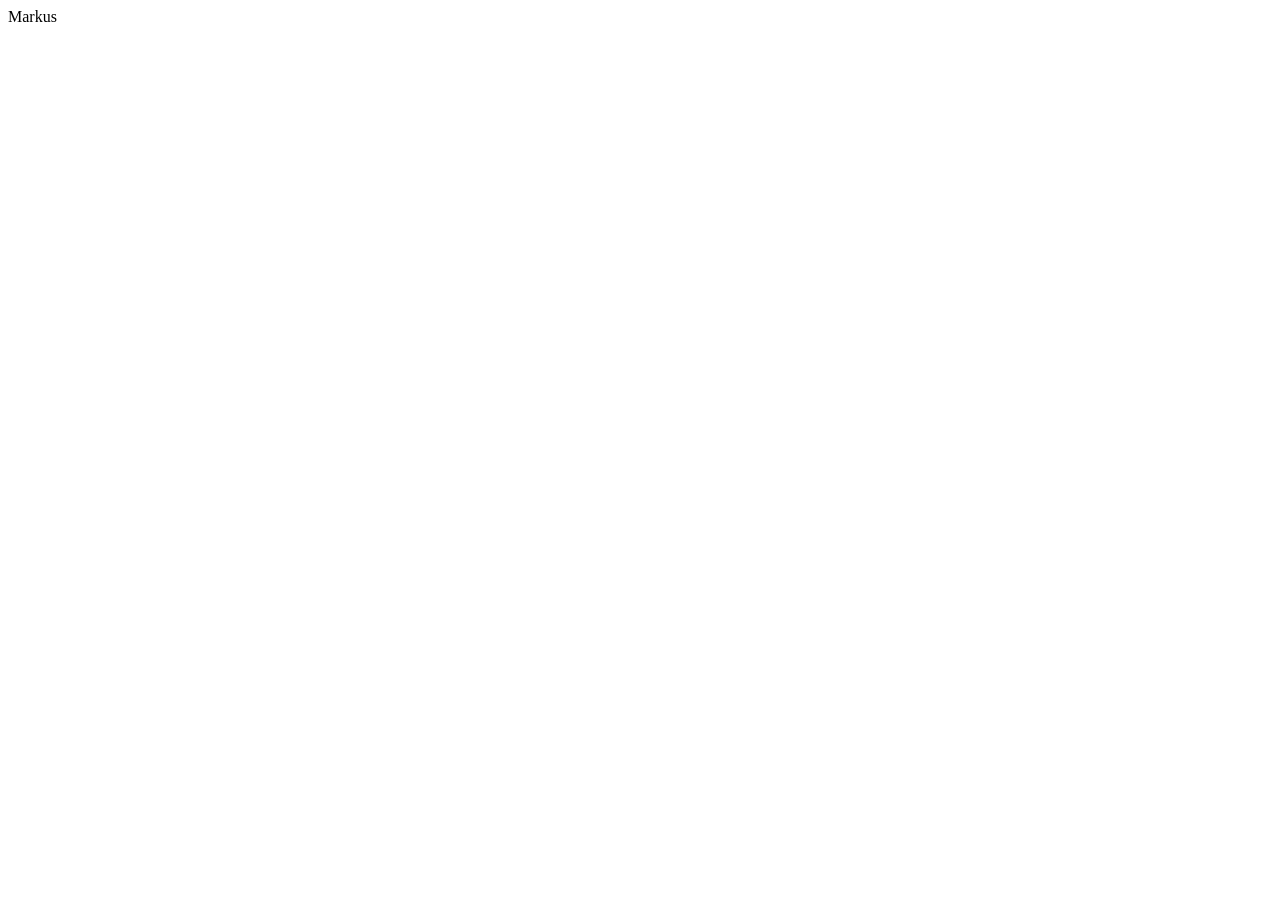
==== index.html @ a571bb93 "Markus's Index" ====
<!DOCTYPE html>
<html lang="en">
<head>
    <meta charset="UTF-8">
    <meta name="viewport" content="width=device-width, initial-scale=1.0">
    <title>Document</title>
</head>
<body>
    Markus
</body>
</html>
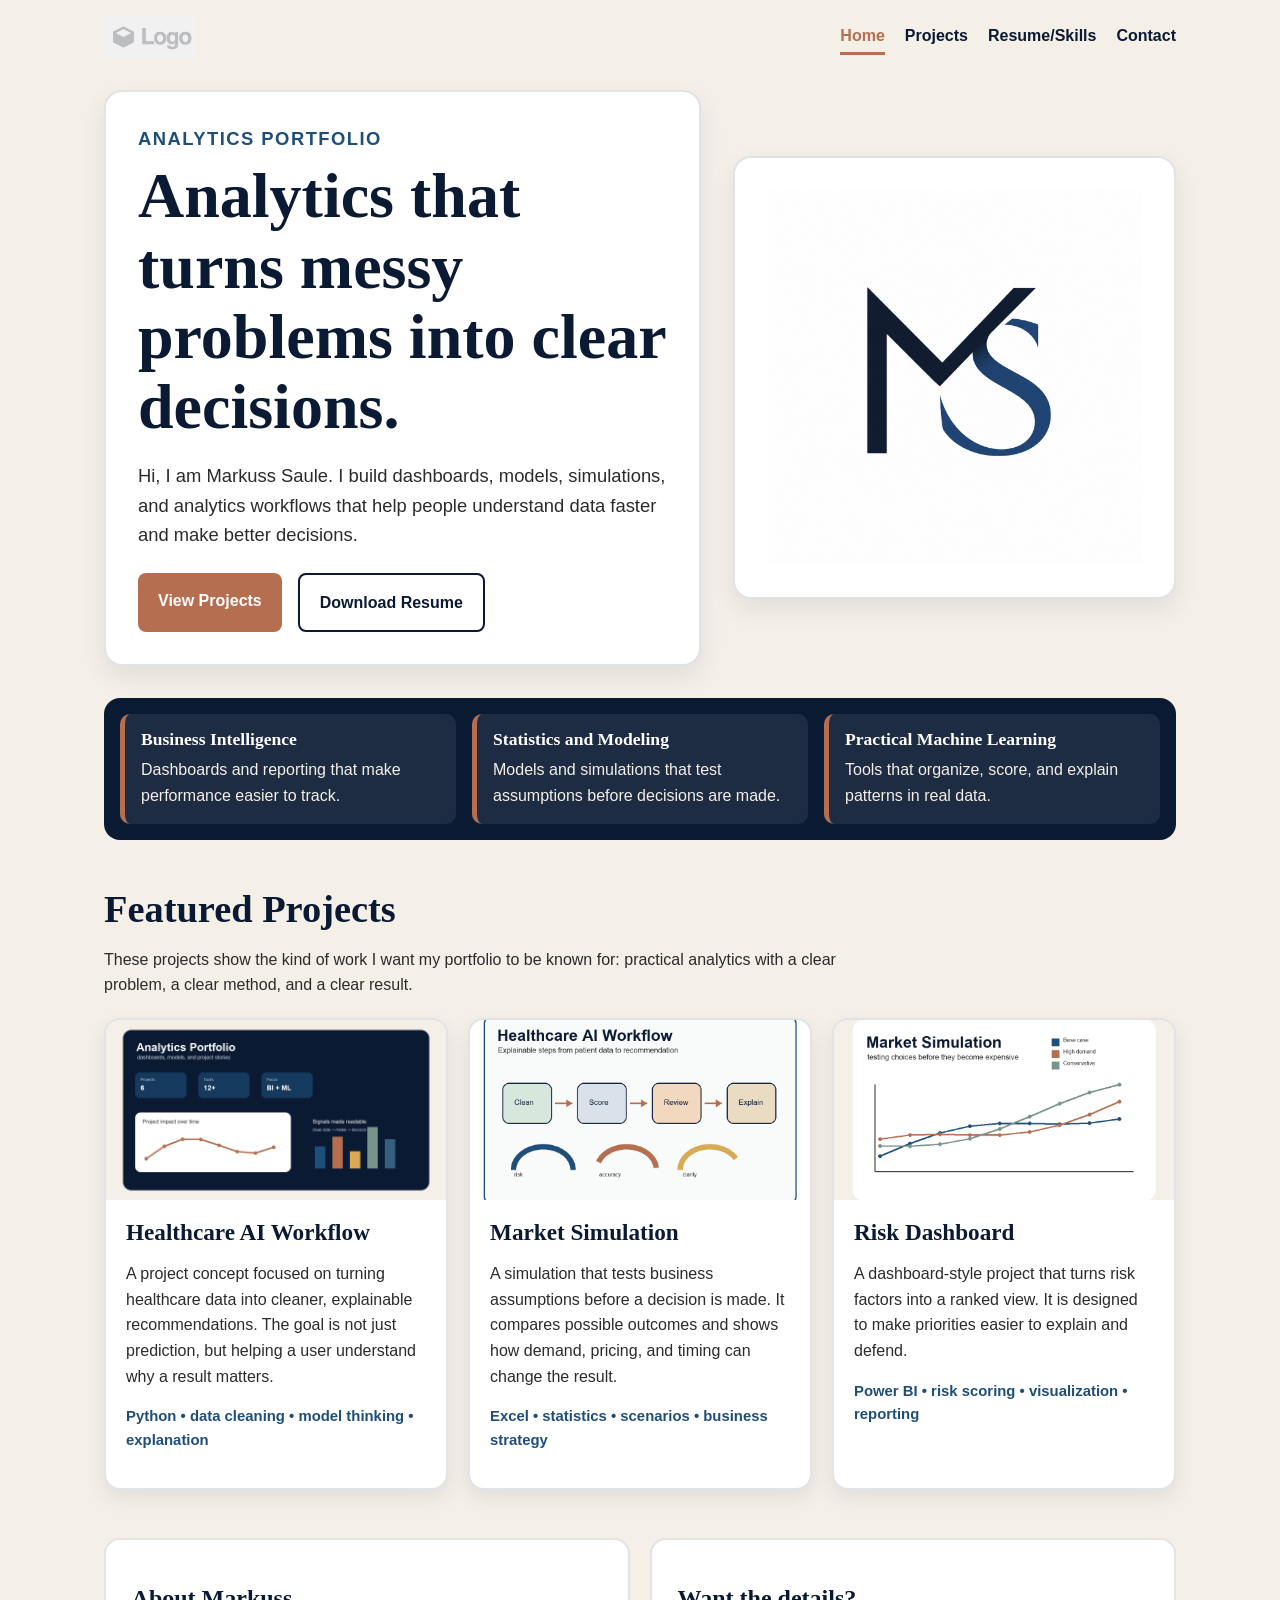
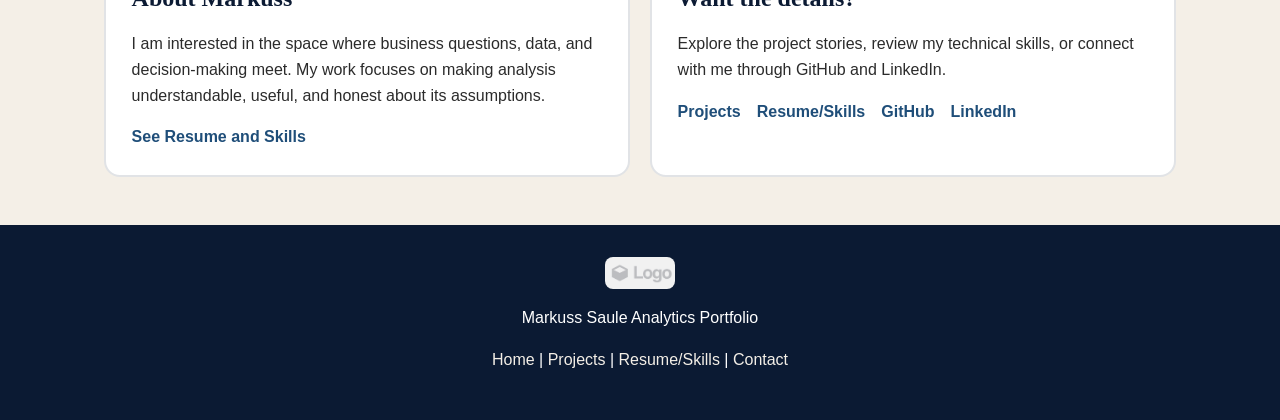
==== commit 900f8495: "Copied all Changes" ====
--- a/index.html
+++ b/index.html
@@ -1,11 +1,149 @@
 <!DOCTYPE html>
 <html lang="en">
 <head>
-    <meta charset="UTF-8">
-    <meta name="viewport" content="width=device-width, initial-scale=1.0">
-    <title>Document</title>
+  <meta charset="UTF-8">
+  <meta name="viewport" content="width=device-width, initial-scale=1.0">
+  <title>Markuss Saule Analytics Portfolio | Home</title>
+  <link rel="stylesheet" href="styles.css">
 </head>
 <body>
-    Markus
+  <header>
+    <nav class="site-nav">
+      <a class="logo-link" href="index.html">
+        <img src="images/logo.png" alt="Markuss Saule MS logo" class="site-logo">
+      </a>
+
+      <div class="nav-links">
+        <a href="index.html" class="active">Home</a>
+        <a href="projects.html">Projects</a>
+        <a href="resume-skills.html">Resume/Skills</a>
+        <a href="resume-skills.html#contact">Contact</a>
+      </div>
+    </nav>
+  </header>
+
+  <main>
+    <section class="hero">
+      <div class="hero-copy">
+        <p class="eyebrow">Analytics Portfolio</p>
+        <h1>Analytics that turns messy problems into clear decisions.</h1>
+        <p>
+          Hi, I am Markuss Saule. I build dashboards, models, simulations,
+          and analytics workflows that help people understand data faster
+          and make better decisions.
+        </p>
+        <div class="button-row">
+          <a href="projects.html" class="primary-button">View Projects</a>
+          <a href="resume-skills.html" class="secondary-button">Download Resume</a>
+        </div>
+      </div>
+
+      <div class="hero-image">
+        <img src="images/analytics-hero.png" alt="Analytics dashboard illustration">
+      </div>
+    </section>
+
+    <section class="focus-bar" aria-label="Analytics focus areas">
+      <article>
+        <h2>Business Intelligence</h2>
+        <p>Dashboards and reporting that make performance easier to track.</p>
+      </article>
+      <article>
+        <h2>Statistics and Modeling</h2>
+        <p>Models and simulations that test assumptions before decisions are made.</p>
+      </article>
+      <article>
+        <h2>Practical Machine Learning</h2>
+        <p>Tools that organize, score, and explain patterns in real data.</p>
+      </article>
+    </section>
+
+    <section class="featured-projects">
+      <div class="section-heading">
+        <h2>Featured Projects</h2>
+        <p>
+          These projects show the kind of work I want my portfolio to be known for:
+          practical analytics with a clear problem, a clear method, and a clear result.
+        </p>
+      </div>
+
+      <div class="project-grid">
+        <article class="project-card">
+          <img src="images/project-healthcare.png" alt="Healthcare AI workflow project preview">
+          <div class="card-content">
+            <h3>Healthcare AI Workflow</h3>
+            <p>
+              A project concept focused on turning healthcare data into cleaner,
+              explainable recommendations. The goal is not just prediction, but
+              helping a user understand why a result matters.
+            </p>
+            <p class="tags">Python • data cleaning • model thinking • explanation</p>
+          </div>
+        </article>
+
+        <article class="project-card">
+          <img src="images/project-market.png" alt="Market simulation project preview">
+          <div class="card-content">
+            <h3>Market Simulation</h3>
+            <p>
+              A simulation that tests business assumptions before a decision is made.
+              It compares possible outcomes and shows how demand, pricing, and timing
+              can change the result.
+            </p>
+            <p class="tags">Excel • statistics • scenarios • business strategy</p>
+          </div>
+        </article>
+
+        <article class="project-card">
+          <img src="images/project-risk.png" alt="Risk model dashboard project preview">
+          <div class="card-content">
+            <h3>Risk Dashboard</h3>
+            <p>
+              A dashboard-style project that turns risk factors into a ranked view.
+              It is designed to make priorities easier to explain and defend.
+            </p>
+            <p class="tags">Power BI • risk scoring • visualization • reporting</p>
+          </div>
+        </article>
+      </div>
+    </section>
+
+    <section class="about-cta">
+      <div class="about-preview">
+        <h2>About Markuss</h2>
+        <p>
+          I am interested in the space where business questions, data, and
+          decision-making meet. My work focuses on making analysis understandable,
+          useful, and honest about its assumptions.
+        </p>
+        <a href="resume-skills.html">See Resume and Skills</a>
+      </div>
+
+      <div class="next-steps">
+        <h2>Want the details?</h2>
+        <p>
+          Explore the project stories, review my technical skills, or connect with me
+          through GitHub and LinkedIn.
+        </p>
+        <div class="quick-links">
+          <a href="projects.html">Projects</a>
+          <a href="resume-skills.html">Resume/Skills</a>
+          <a href="#">GitHub</a>
+          <a href="#">LinkedIn</a>
+        </div>
+      </div>
+    </section>
+  </main>
+
+  <footer>
+    <img src="images/logo.png" alt="MS logo" class="footer-logo">
+    <p>Markuss Saule Analytics Portfolio</p>
+    <p>
+      <a href="index.html">Home</a> |
+      <a href="projects.html">Projects</a> |
+      <a href="resume-skills.html">Resume/Skills</a> |
+      <a href="resume-skills.html#contact">Contact</a>
+    </p>
+  </footer>
 </body>
-</html>+</html>
--- a/styles.css
+++ b/styles.css
@@ -0,0 +1,280 @@
+/* Markuss Saule Analytics Portfolio Homepage */
+
+:root {
+  --primary-navy: #0B1A33;
+  --steel-blue: #1F4E79;
+  --warm-clay: #B56F50;
+  --soft-paper: #F4EFE7;
+  --white: #FFFFFF;
+  --graphite: #2B2B2B;
+}
+
+* {
+  box-sizing: border-box;
+}
+
+body {
+  margin: 0;
+  background: var(--soft-paper);
+  color: var(--graphite);
+  font-family: "Source Sans 3", Arial, Helvetica, sans-serif;
+  line-height: 1.6;
+}
+
+img {
+  max-width: 100%;
+  display: block;
+}
+
+a {
+  color: var(--steel-blue);
+  text-decoration: none;
+}
+
+a:hover {
+  text-decoration: underline;
+}
+
+h1,
+h2,
+h3 {
+  color: var(--primary-navy);
+  font-family: Georgia, "Times New Roman", serif;
+  line-height: 1.1;
+}
+
+.site-nav {
+  max-width: 1120px;
+  margin: 0 auto;
+  padding: 1rem 1.5rem;
+  display: flex;
+  align-items: center;
+  justify-content: space-between;
+  gap: 2rem;
+}
+
+.site-logo {
+  width: 92px;
+  height: auto;
+}
+
+.nav-links {
+  display: flex;
+  gap: 1.25rem;
+  flex-wrap: wrap;
+  font-weight: 700;
+}
+
+.nav-links a {
+  color: var(--primary-navy);
+  padding: 0.25rem 0;
+}
+
+.nav-links .active {
+  color: var(--warm-clay);
+  border-bottom: 3px solid var(--warm-clay);
+}
+
+main {
+  max-width: 1120px;
+  margin: 0 auto;
+  padding: 0 1.5rem 3rem;
+}
+
+.hero {
+  display: grid;
+  grid-template-columns: 1.35fr 1fr;
+  gap: 2rem;
+  align-items: center;
+  margin: 1rem 0 2rem;
+}
+
+.hero-copy,
+.hero-image {
+  background: var(--white);
+  border: 2px solid rgba(11, 26, 51, 0.12);
+  border-radius: 18px;
+  padding: 2rem;
+  box-shadow: 0 10px 24px rgba(11, 26, 51, 0.08);
+}
+
+.eyebrow {
+  margin: 0 0 0.5rem;
+  color: var(--steel-blue);
+  font-weight: 800;
+  text-transform: uppercase;
+  letter-spacing: 0.08em;
+}
+
+.hero h1 {
+  margin: 0;
+  font-size: clamp(2.25rem, 5vw, 4.5rem);
+}
+
+.hero p {
+  font-size: 1.15rem;
+}
+
+.button-row {
+  display: flex;
+  gap: 1rem;
+  flex-wrap: wrap;
+  margin-top: 1.5rem;
+}
+
+.primary-button,
+.secondary-button {
+  display: inline-block;
+  padding: 0.9rem 1.25rem;
+  border-radius: 8px;
+  font-weight: 800;
+}
+
+.primary-button {
+  background: var(--warm-clay);
+  color: var(--white);
+}
+
+.secondary-button {
+  color: var(--primary-navy);
+  border: 2px solid var(--primary-navy);
+}
+
+.focus-bar {
+  display: grid;
+  grid-template-columns: repeat(3, 1fr);
+  gap: 1rem;
+  background: var(--primary-navy);
+  padding: 1rem;
+  border-radius: 16px;
+  margin: 2rem 0;
+}
+
+.focus-bar article {
+  background: rgba(255, 255, 255, 0.08);
+  border-left: 5px solid var(--warm-clay);
+  padding: 1rem;
+  border-radius: 10px;
+}
+
+.focus-bar h2 {
+  color: var(--white);
+  font-size: 1.1rem;
+  margin: 0 0 0.5rem;
+}
+
+.focus-bar p {
+  color: var(--soft-paper);
+  margin: 0;
+}
+
+.section-heading {
+  max-width: 760px;
+  margin: 3rem 0 1.25rem;
+}
+
+.section-heading h2 {
+  margin-bottom: 0.5rem;
+  font-size: 2.4rem;
+}
+
+.project-grid {
+  display: grid;
+  grid-template-columns: repeat(3, 1fr);
+  gap: 1.25rem;
+}
+
+.project-card {
+  background: var(--white);
+  border: 2px solid rgba(11, 26, 51, 0.12);
+  border-radius: 16px;
+  overflow: hidden;
+  box-shadow: 0 8px 20px rgba(11, 26, 51, 0.08);
+}
+
+.project-card img {
+  width: 100%;
+  height: 180px;
+  object-fit: cover;
+  background: var(--soft-paper);
+}
+
+.card-content {
+  padding: 1.25rem;
+}
+
+.card-content h3 {
+  margin: 0 0 0.75rem;
+  font-size: 1.45rem;
+}
+
+.tags {
+  color: var(--steel-blue);
+  font-weight: 800;
+  font-size: 0.93rem;
+}
+
+.about-cta {
+  display: grid;
+  grid-template-columns: 1fr 1fr;
+  gap: 1.25rem;
+  margin-top: 3rem;
+}
+
+.about-preview,
+.next-steps {
+  background: var(--white);
+  border-radius: 16px;
+  padding: 1.6rem;
+  border: 2px solid rgba(11, 26, 51, 0.12);
+}
+
+.about-preview a,
+.quick-links a {
+  font-weight: 800;
+}
+
+.quick-links {
+  display: flex;
+  gap: 1rem;
+  flex-wrap: wrap;
+}
+
+footer {
+  background: var(--primary-navy);
+  color: var(--white);
+  text-align: center;
+  padding: 2rem 1rem;
+}
+
+.footer-logo {
+  width: 70px;
+  margin: 0 auto 0.75rem;
+  background: var(--white);
+  border-radius: 8px;
+}
+
+footer a {
+  color: var(--soft-paper);
+}
+
+@media screen and (max-width: 850px) {
+  .site-nav,
+  .hero,
+  .about-cta {
+    grid-template-columns: 1fr;
+    flex-direction: column;
+    text-align: center;
+  }
+
+  .nav-links,
+  .button-row,
+  .quick-links {
+    justify-content: center;
+  }
+
+  .focus-bar,
+  .project-grid {
+    grid-template-columns: 1fr;
+  }
+}
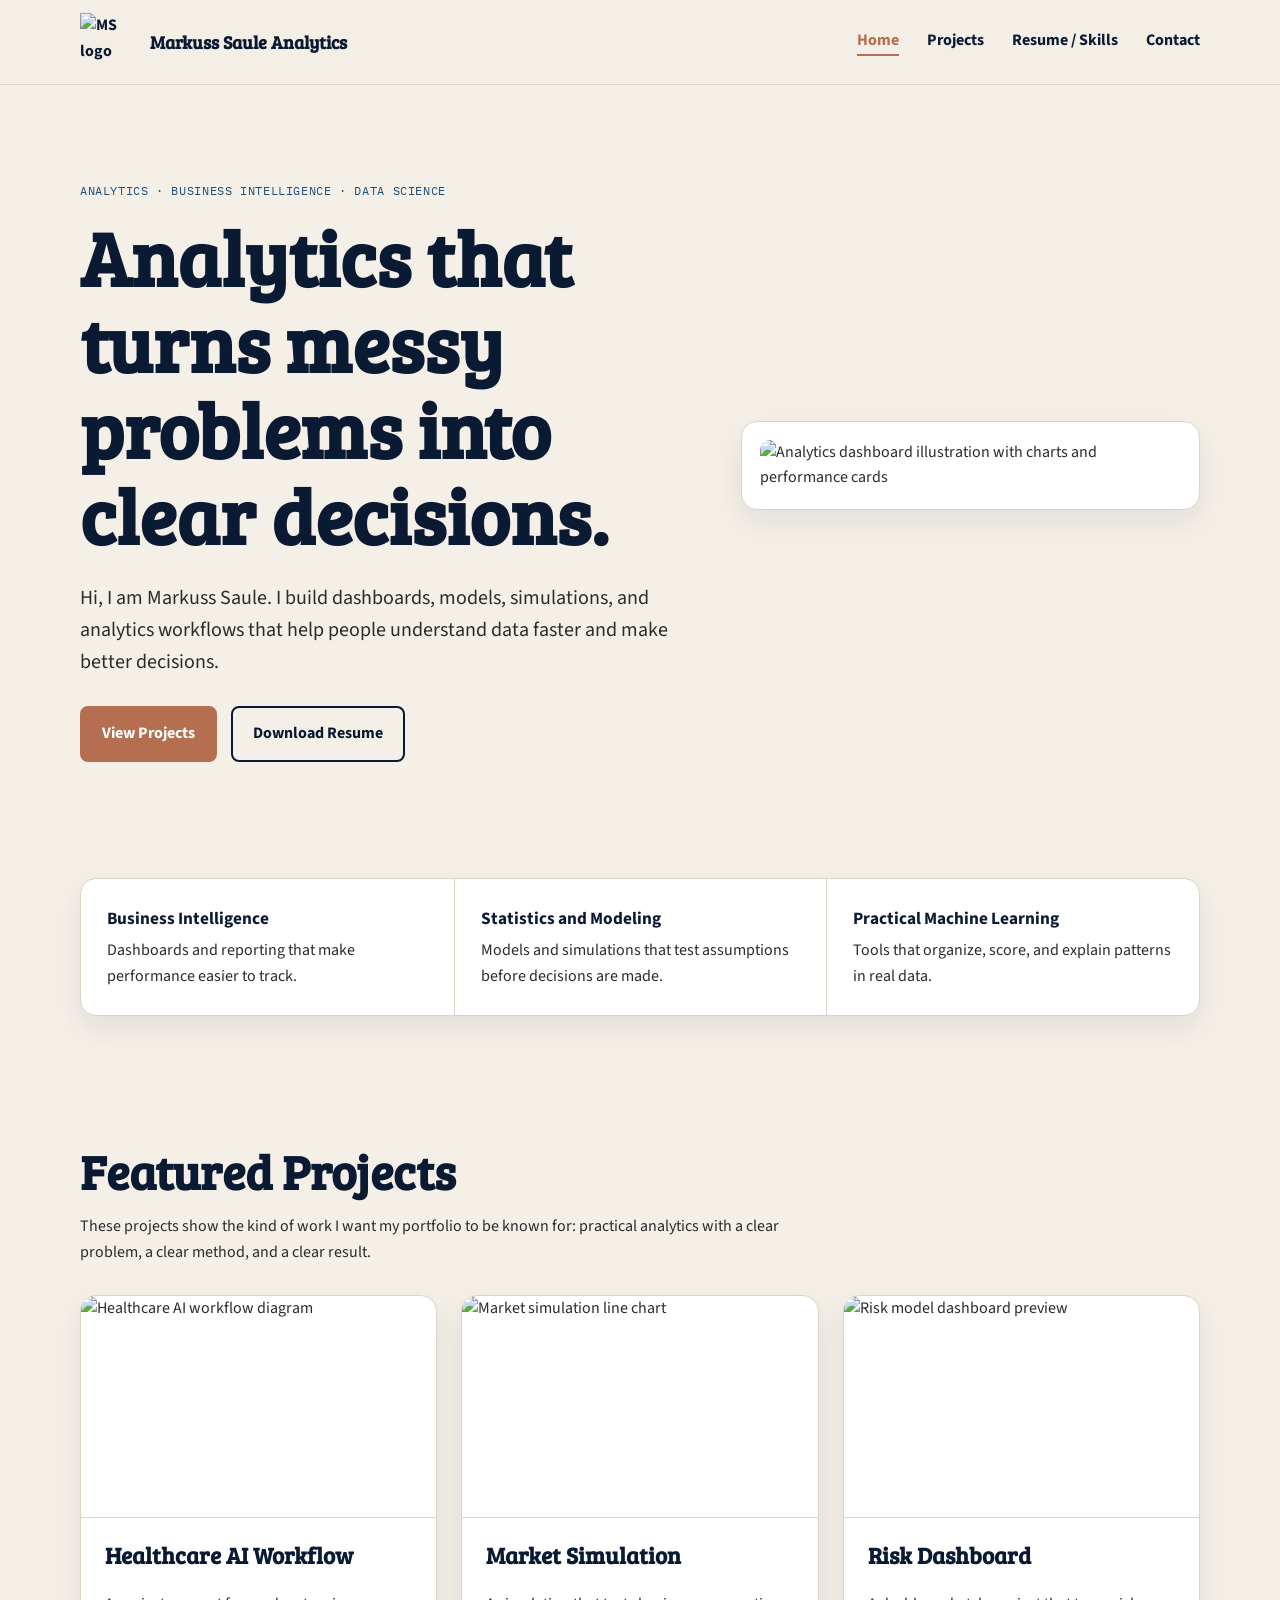
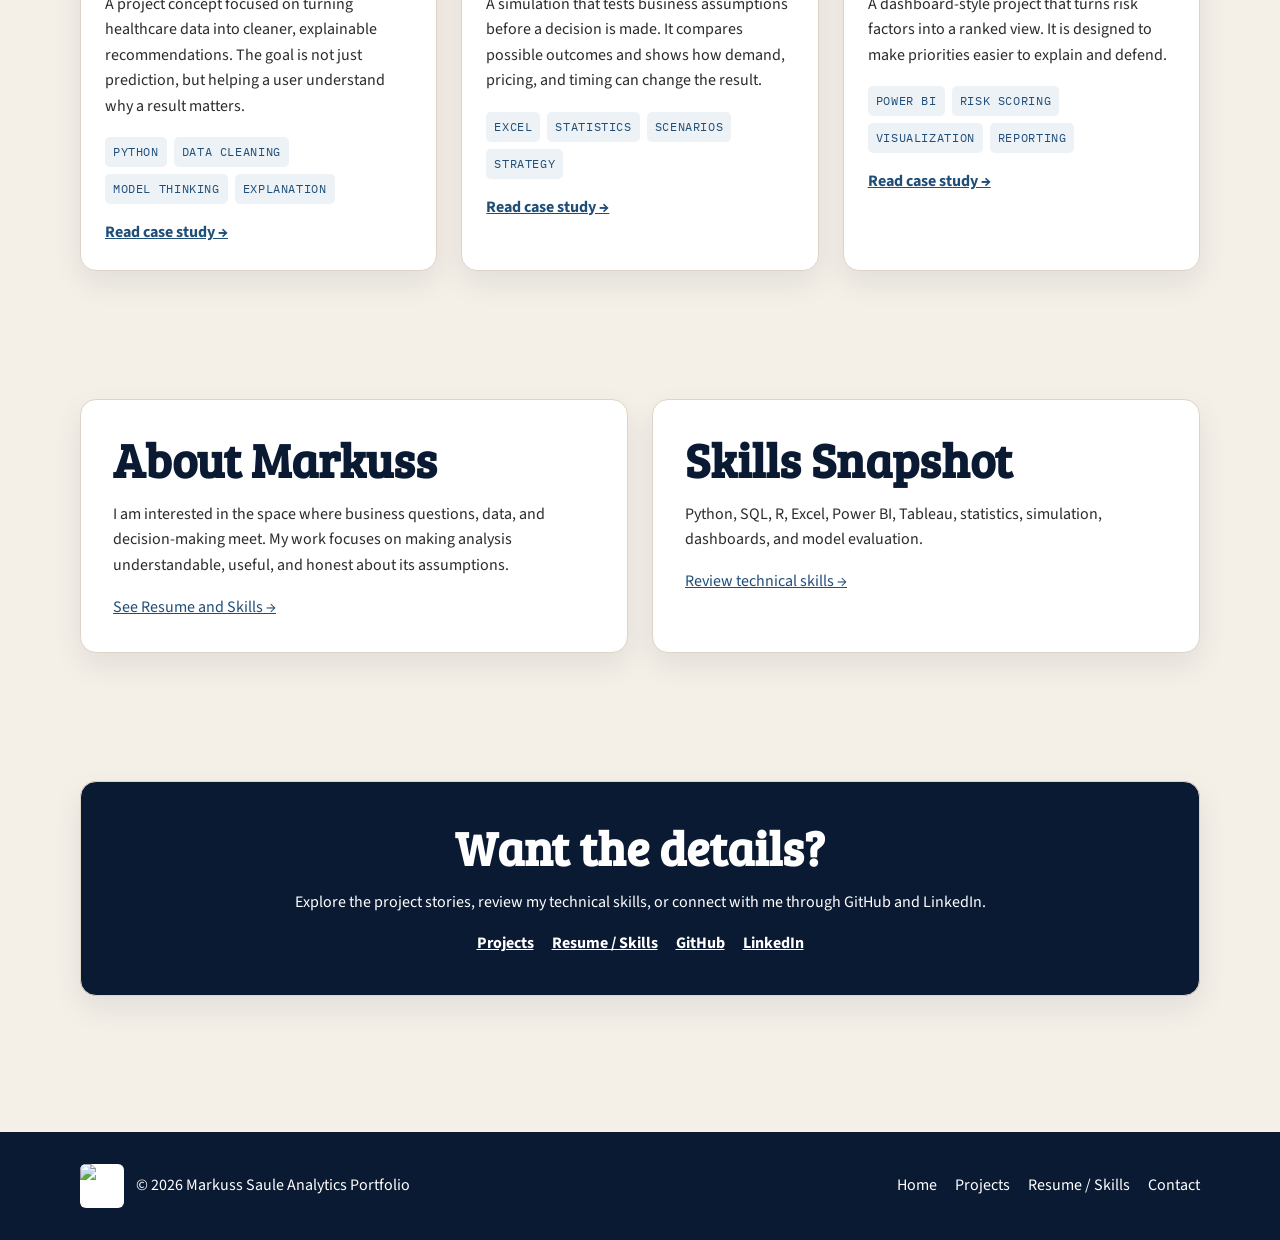
==== commit c509f364: "Update Version" ====
--- a/index.html
+++ b/index.html
@@ -1,149 +1,11 @@
-<!DOCTYPE html>
-<html lang="en">
-<head>
-  <meta charset="UTF-8">
-  <meta name="viewport" content="width=device-width, initial-scale=1.0">
-  <title>Markuss Saule Analytics Portfolio | Home</title>
-  <link rel="stylesheet" href="styles.css">
-</head>
-<body>
-  <header>
-    <nav class="site-nav">
-      <a class="logo-link" href="index.html">
-        <img src="images/logo.png" alt="Markuss Saule MS logo" class="site-logo">
-      </a>
-
-      <div class="nav-links">
-        <a href="index.html" class="active">Home</a>
-        <a href="projects.html">Projects</a>
-        <a href="resume-skills.html">Resume/Skills</a>
-        <a href="resume-skills.html#contact">Contact</a>
-      </div>
-    </nav>
-  </header>
-
-  <main>
-    <section class="hero">
-      <div class="hero-copy">
-        <p class="eyebrow">Analytics Portfolio</p>
-        <h1>Analytics that turns messy problems into clear decisions.</h1>
-        <p>
-          Hi, I am Markuss Saule. I build dashboards, models, simulations,
-          and analytics workflows that help people understand data faster
-          and make better decisions.
-        </p>
-        <div class="button-row">
-          <a href="projects.html" class="primary-button">View Projects</a>
-          <a href="resume-skills.html" class="secondary-button">Download Resume</a>
-        </div>
-      </div>
-
-      <div class="hero-image">
-        <img src="images/analytics-hero.png" alt="Analytics dashboard illustration">
-      </div>
-    </section>
-
-    <section class="focus-bar" aria-label="Analytics focus areas">
-      <article>
-        <h2>Business Intelligence</h2>
-        <p>Dashboards and reporting that make performance easier to track.</p>
-      </article>
-      <article>
-        <h2>Statistics and Modeling</h2>
-        <p>Models and simulations that test assumptions before decisions are made.</p>
-      </article>
-      <article>
-        <h2>Practical Machine Learning</h2>
-        <p>Tools that organize, score, and explain patterns in real data.</p>
-      </article>
-    </section>
-
-    <section class="featured-projects">
-      <div class="section-heading">
-        <h2>Featured Projects</h2>
-        <p>
-          These projects show the kind of work I want my portfolio to be known for:
-          practical analytics with a clear problem, a clear method, and a clear result.
-        </p>
-      </div>
-
-      <div class="project-grid">
-        <article class="project-card">
-          <img src="images/project-healthcare.png" alt="Healthcare AI workflow project preview">
-          <div class="card-content">
-            <h3>Healthcare AI Workflow</h3>
-            <p>
-              A project concept focused on turning healthcare data into cleaner,
-              explainable recommendations. The goal is not just prediction, but
-              helping a user understand why a result matters.
-            </p>
-            <p class="tags">Python • data cleaning • model thinking • explanation</p>
-          </div>
-        </article>
-
-        <article class="project-card">
-          <img src="images/project-market.png" alt="Market simulation project preview">
-          <div class="card-content">
-            <h3>Market Simulation</h3>
-            <p>
-              A simulation that tests business assumptions before a decision is made.
-              It compares possible outcomes and shows how demand, pricing, and timing
-              can change the result.
-            </p>
-            <p class="tags">Excel • statistics • scenarios • business strategy</p>
-          </div>
-        </article>
-
-        <article class="project-card">
-          <img src="images/project-risk.png" alt="Risk model dashboard project preview">
-          <div class="card-content">
-            <h3>Risk Dashboard</h3>
-            <p>
-              A dashboard-style project that turns risk factors into a ranked view.
-              It is designed to make priorities easier to explain and defend.
-            </p>
-            <p class="tags">Power BI • risk scoring • visualization • reporting</p>
-          </div>
-        </article>
-      </div>
-    </section>
-
-    <section class="about-cta">
-      <div class="about-preview">
-        <h2>About Markuss</h2>
-        <p>
-          I am interested in the space where business questions, data, and
-          decision-making meet. My work focuses on making analysis understandable,
-          useful, and honest about its assumptions.
-        </p>
-        <a href="resume-skills.html">See Resume and Skills</a>
-      </div>
-
-      <div class="next-steps">
-        <h2>Want the details?</h2>
-        <p>
-          Explore the project stories, review my technical skills, or connect with me
-          through GitHub and LinkedIn.
-        </p>
-        <div class="quick-links">
-          <a href="projects.html">Projects</a>
-          <a href="resume-skills.html">Resume/Skills</a>
-          <a href="#">GitHub</a>
-          <a href="#">LinkedIn</a>
-        </div>
-      </div>
-    </section>
-  </main>
-
-  <footer>
-    <img src="images/logo.png" alt="MS logo" class="footer-logo">
-    <p>Markuss Saule Analytics Portfolio</p>
-    <p>
-      <a href="index.html">Home</a> |
-      <a href="projects.html">Projects</a> |
-      <a href="resume-skills.html">Resume/Skills</a> |
-      <a href="resume-skills.html#contact">Contact</a>
-    </p>
-  </footer>
-</body>
-</html>
+<!doctype html><html lang="en"><head><meta charset="utf-8"><meta name="viewport" content="width=device-width,initial-scale=1"><meta name="description" content="Markuss Saule analytics portfolio featuring dashboards, simulations, statistics, and machine learning projects."><title>Markuss Saule | Analytics Portfolio</title><link rel="stylesheet" href="styles.css"></head><body>
+<header class="site-header"><div class="container nav-wrap"><a class="brand" href="index.html"><img src="assets/logo.png" alt="MS logo"><span>Markuss Saule Analytics</span></a><button class="menu-btn" aria-expanded="false">Menu</button><nav class="nav" aria-label="Main navigation"><a class="active" href="index.html">Home</a><a href="projects.html">Projects</a><a href="resume-skills.html">Resume / Skills</a><a href="resume-skills.html#contact">Contact</a></nav></div></header>
+<main><section class="hero"><div class="container hero-grid"><div><p class="eyebrow">Analytics · Business Intelligence · Data Science</p><h1>Analytics that turns messy problems into clear decisions.</h1><p class="lead">Hi, I am Markuss Saule. I build dashboards, models, simulations, and analytics workflows that help people understand data faster and make better decisions.</p><div class="buttons"><a class="btn" href="projects.html">View Projects</a><a class="btn secondary" href="resume-skills.html#resume">Download Resume</a></div></div><div class="hero-image"><img src="assets/analytics-hero.png" alt="Analytics dashboard illustration with charts and performance cards"></div></div></section>
+<section class="section"><div class="container"><div class="focus-bar"><div class="focus-item"><strong>Business Intelligence</strong><span>Dashboards and reporting that make performance easier to track.</span></div><div class="focus-item"><strong>Statistics and Modeling</strong><span>Models and simulations that test assumptions before decisions are made.</span></div><div class="focus-item"><strong>Practical Machine Learning</strong><span>Tools that organize, score, and explain patterns in real data.</span></div></div></div></section>
+<section class="section"><div class="container"><div class="section-intro"><h2>Featured Projects</h2><p>These projects show the kind of work I want my portfolio to be known for: practical analytics with a clear problem, a clear method, and a clear result.</p></div><div class="projects-grid">
+<article class="card"><img src="assets/project-healthcare.png" alt="Healthcare AI workflow diagram"><div class="card-body"><h3>Healthcare AI Workflow</h3><p>A project concept focused on turning healthcare data into cleaner, explainable recommendations. The goal is not just prediction, but helping a user understand why a result matters.</p><div class="tags"><span class="tag">Python</span><span class="tag">Data cleaning</span><span class="tag">Model thinking</span><span class="tag">Explanation</span></div><a class="card-link" href="projects.html#healthcare">Read case study →</a></div></article>
+<article class="card"><img src="assets/project-market.png" alt="Market simulation line chart"><div class="card-body"><h3>Market Simulation</h3><p>A simulation that tests business assumptions before a decision is made. It compares possible outcomes and shows how demand, pricing, and timing can change the result.</p><div class="tags"><span class="tag">Excel</span><span class="tag">Statistics</span><span class="tag">Scenarios</span><span class="tag">Strategy</span></div><a class="card-link" href="projects.html#market">Read case study →</a></div></article>
+<article class="card"><img src="assets/project-risk.png" alt="Risk model dashboard preview"><div class="card-body"><h3>Risk Dashboard</h3><p>A dashboard-style project that turns risk factors into a ranked view. It is designed to make priorities easier to explain and defend.</p><div class="tags"><span class="tag">Power BI</span><span class="tag">Risk scoring</span><span class="tag">Visualization</span><span class="tag">Reporting</span></div><a class="card-link" href="projects.html#risk">Read case study →</a></div></article></div></div></section>
+<section class="section"><div class="container split"><div class="panel"><h2>About Markuss</h2><p>I am interested in the space where business questions, data, and decision-making meet. My work focuses on making analysis understandable, useful, and honest about its assumptions.</p><a href="resume-skills.html">See Resume and Skills →</a></div><div class="panel"><h2>Skills Snapshot</h2><p>Python, SQL, R, Excel, Power BI, Tableau, statistics, simulation, dashboards, and model evaluation.</p><a href="resume-skills.html#skills">Review technical skills →</a></div></div></section>
+<section class="section"><div class="container cta"><h2>Want the details?</h2><p>Explore the project stories, review my technical skills, or connect with me through GitHub and LinkedIn.</p><div class="link-row"><a href="projects.html">Projects</a><a href="resume-skills.html">Resume / Skills</a><a href="#">GitHub</a><a href="#">LinkedIn</a></div></div></section></main>
+<footer><div class="container footer-wrap"><div class="footer-brand"><img src="assets/logo.png" alt="MS logo"><span>© 2026 Markuss Saule Analytics Portfolio</span></div><div class="footer-links"><a href="index.html">Home</a><a href="projects.html">Projects</a><a href="resume-skills.html">Resume / Skills</a><a href="resume-skills.html#contact">Contact</a></div></div></footer><script src="script.js"></script></body></html>
--- a/styles.css
+++ b/styles.css
@@ -1,280 +1,12 @@
-/* Markuss Saule Analytics Portfolio Homepage */
+@import url('https://fonts.googleapis.com/css2?family=Bree+Serif&family=IBM+Plex+Mono:wght@500&family=Source+Sans+3:wght@400;600;700&display=swap');
 
-:root {
-  --primary-navy: #0B1A33;
-  --steel-blue: #1F4E79;
-  --warm-clay: #B56F50;
-  --soft-paper: #F4EFE7;
-  --white: #FFFFFF;
-  --graphite: #2B2B2B;
-}
-
-* {
-  box-sizing: border-box;
-}
-
-body {
-  margin: 0;
-  background: var(--soft-paper);
-  color: var(--graphite);
-  font-family: "Source Sans 3", Arial, Helvetica, sans-serif;
-  line-height: 1.6;
-}
-
-img {
-  max-width: 100%;
-  display: block;
-}
-
-a {
-  color: var(--steel-blue);
-  text-decoration: none;
-}
-
-a:hover {
-  text-decoration: underline;
-}
-
-h1,
-h2,
-h3 {
-  color: var(--primary-navy);
-  font-family: Georgia, "Times New Roman", serif;
-  line-height: 1.1;
-}
-
-.site-nav {
-  max-width: 1120px;
-  margin: 0 auto;
-  padding: 1rem 1.5rem;
-  display: flex;
-  align-items: center;
-  justify-content: space-between;
-  gap: 2rem;
-}
-
-.site-logo {
-  width: 92px;
-  height: auto;
-}
-
-.nav-links {
-  display: flex;
-  gap: 1.25rem;
-  flex-wrap: wrap;
-  font-weight: 700;
-}
-
-.nav-links a {
-  color: var(--primary-navy);
-  padding: 0.25rem 0;
-}
-
-.nav-links .active {
-  color: var(--warm-clay);
-  border-bottom: 3px solid var(--warm-clay);
-}
-
-main {
-  max-width: 1120px;
-  margin: 0 auto;
-  padding: 0 1.5rem 3rem;
-}
-
-.hero {
-  display: grid;
-  grid-template-columns: 1.35fr 1fr;
-  gap: 2rem;
-  align-items: center;
-  margin: 1rem 0 2rem;
-}
-
-.hero-copy,
-.hero-image {
-  background: var(--white);
-  border: 2px solid rgba(11, 26, 51, 0.12);
-  border-radius: 18px;
-  padding: 2rem;
-  box-shadow: 0 10px 24px rgba(11, 26, 51, 0.08);
-}
-
-.eyebrow {
-  margin: 0 0 0.5rem;
-  color: var(--steel-blue);
-  font-weight: 800;
-  text-transform: uppercase;
-  letter-spacing: 0.08em;
-}
-
-.hero h1 {
-  margin: 0;
-  font-size: clamp(2.25rem, 5vw, 4.5rem);
-}
-
-.hero p {
-  font-size: 1.15rem;
-}
-
-.button-row {
-  display: flex;
-  gap: 1rem;
-  flex-wrap: wrap;
-  margin-top: 1.5rem;
-}
-
-.primary-button,
-.secondary-button {
-  display: inline-block;
-  padding: 0.9rem 1.25rem;
-  border-radius: 8px;
-  font-weight: 800;
-}
-
-.primary-button {
-  background: var(--warm-clay);
-  color: var(--white);
-}
-
-.secondary-button {
-  color: var(--primary-navy);
-  border: 2px solid var(--primary-navy);
-}
-
-.focus-bar {
-  display: grid;
-  grid-template-columns: repeat(3, 1fr);
-  gap: 1rem;
-  background: var(--primary-navy);
-  padding: 1rem;
-  border-radius: 16px;
-  margin: 2rem 0;
-}
-
-.focus-bar article {
-  background: rgba(255, 255, 255, 0.08);
-  border-left: 5px solid var(--warm-clay);
-  padding: 1rem;
-  border-radius: 10px;
-}
-
-.focus-bar h2 {
-  color: var(--white);
-  font-size: 1.1rem;
-  margin: 0 0 0.5rem;
-}
-
-.focus-bar p {
-  color: var(--soft-paper);
-  margin: 0;
-}
-
-.section-heading {
-  max-width: 760px;
-  margin: 3rem 0 1.25rem;
-}
-
-.section-heading h2 {
-  margin-bottom: 0.5rem;
-  font-size: 2.4rem;
-}
-
-.project-grid {
-  display: grid;
-  grid-template-columns: repeat(3, 1fr);
-  gap: 1.25rem;
-}
-
-.project-card {
-  background: var(--white);
-  border: 2px solid rgba(11, 26, 51, 0.12);
-  border-radius: 16px;
-  overflow: hidden;
-  box-shadow: 0 8px 20px rgba(11, 26, 51, 0.08);
-}
-
-.project-card img {
-  width: 100%;
-  height: 180px;
-  object-fit: cover;
-  background: var(--soft-paper);
-}
-
-.card-content {
-  padding: 1.25rem;
-}
-
-.card-content h3 {
-  margin: 0 0 0.75rem;
-  font-size: 1.45rem;
-}
-
-.tags {
-  color: var(--steel-blue);
-  font-weight: 800;
-  font-size: 0.93rem;
-}
-
-.about-cta {
-  display: grid;
-  grid-template-columns: 1fr 1fr;
-  gap: 1.25rem;
-  margin-top: 3rem;
-}
-
-.about-preview,
-.next-steps {
-  background: var(--white);
-  border-radius: 16px;
-  padding: 1.6rem;
-  border: 2px solid rgba(11, 26, 51, 0.12);
-}
-
-.about-preview a,
-.quick-links a {
-  font-weight: 800;
-}
-
-.quick-links {
-  display: flex;
-  gap: 1rem;
-  flex-wrap: wrap;
-}
-
-footer {
-  background: var(--primary-navy);
-  color: var(--white);
-  text-align: center;
-  padding: 2rem 1rem;
-}
-
-.footer-logo {
-  width: 70px;
-  margin: 0 auto 0.75rem;
-  background: var(--white);
-  border-radius: 8px;
-}
-
-footer a {
-  color: var(--soft-paper);
-}
-
-@media screen and (max-width: 850px) {
-  .site-nav,
-  .hero,
-  .about-cta {
-    grid-template-columns: 1fr;
-    flex-direction: column;
-    text-align: center;
-  }
-
-  .nav-links,
-  .button-row,
-  .quick-links {
-    justify-content: center;
-  }
-
-  .focus-bar,
-  .project-grid {
-    grid-template-columns: 1fr;
-  }
-}
+:root{--navy:#0B1A33;--blue:#1F4E79;--clay:#B56F50;--paper:#F4EFE7;--white:#fff;--graphite:#2B2B2B;--muted:#6d6a66;--line:#ddd4c7;--shadow:0 12px 30px rgba(11,26,51,.08)}
+*{box-sizing:border-box}html{scroll-behavior:smooth}body{margin:0;background:var(--paper);color:var(--graphite);font-family:'Source Sans 3',Arial,sans-serif;line-height:1.6}img{max-width:100%;display:block}a{color:var(--blue)}
+.container{width:min(1120px,92%);margin:auto}.site-header{background:rgba(244,239,231,.96);border-bottom:1px solid var(--line);position:sticky;top:0;z-index:20;backdrop-filter:blur(10px)}.nav-wrap{min-height:84px;display:flex;align-items:center;justify-content:space-between;gap:28px}.brand{display:flex;align-items:center;gap:12px;color:var(--navy);text-decoration:none;font-weight:700}.brand img{width:58px;height:58px;object-fit:contain}.brand span{font-family:'Bree Serif';font-size:1.15rem}.nav{display:flex;gap:28px;align-items:center}.nav a{color:var(--navy);text-decoration:none;font-weight:700;border-bottom:2px solid transparent}.nav a:hover,.nav a.active{color:var(--clay);border-color:var(--clay)}.menu-btn{display:none;border:0;background:var(--navy);color:#fff;padding:.65rem .8rem;border-radius:8px;font-weight:700}
+.hero{padding:84px 0 52px}.hero-grid{display:grid;grid-template-columns:1.2fr .9fr;gap:48px;align-items:center}.eyebrow,.tag{font-family:'IBM Plex Mono';font-size:.78rem;letter-spacing:.05em;text-transform:uppercase;color:var(--blue)}h1,h2,h3{font-family:'Bree Serif';color:var(--navy);line-height:1.12;margin-top:0}h1{font-size:clamp(2.7rem,6vw,5.2rem);margin-bottom:24px}h2{font-size:clamp(2rem,4vw,3rem);margin-bottom:12px}h3{font-size:1.45rem}.lead{font-size:1.25rem;max-width:720px}.buttons{display:flex;flex-wrap:wrap;gap:14px;margin-top:28px}.btn{display:inline-flex;align-items:center;justify-content:center;padding:13px 20px;border-radius:8px;text-decoration:none;font-weight:700;border:2px solid var(--clay);background:var(--clay);color:#fff}.btn.secondary{background:transparent;color:var(--navy);border-color:var(--navy)}.btn:hover{transform:translateY(-1px);filter:brightness(.97)}.hero-image,.card,.focus-bar,.panel,.cta{background:var(--white);border:1px solid var(--line);border-radius:16px;box-shadow:var(--shadow)}.hero-image{padding:18px}.hero-image img{border-radius:10px;width:100%}
+.section{padding:64px 0}.section-intro{max-width:760px;margin-bottom:30px}.focus-bar{display:grid;grid-template-columns:repeat(3,1fr);overflow:hidden}.focus-item{padding:26px}.focus-item+ .focus-item{border-left:1px solid var(--line)}.focus-item strong{display:block;color:var(--navy);font-size:1.08rem;margin-bottom:6px}.projects-grid{display:grid;grid-template-columns:repeat(3,1fr);gap:24px}.card{overflow:hidden}.card img{width:100%;aspect-ratio:16/10;object-fit:cover;border-bottom:1px solid var(--line)}.card-body{padding:24px}.tags{display:flex;flex-wrap:wrap;gap:7px;margin-top:18px}.tag{background:#edf2f6;padding:5px 8px;border-radius:5px}.card-link{display:inline-block;margin-top:16px;font-weight:700}.split{display:grid;grid-template-columns:1fr 1fr;gap:24px}.panel{padding:32px}.cta{padding:38px;text-align:center;background:var(--navy);color:#fff}.cta h2{color:#fff}.cta a{color:#fff}.link-row{display:flex;justify-content:center;flex-wrap:wrap;gap:18px;font-weight:700}
+.page-hero{padding:70px 0 38px;border-bottom:1px solid var(--line)}.page-hero h1{font-size:clamp(2.5rem,5vw,4.4rem)}.content-layout{display:grid;grid-template-columns:240px 1fr;gap:32px;align-items:start}.side-nav{position:sticky;top:108px;background:#ece3d5;padding:22px;border-radius:14px}.side-nav a{display:block;padding:8px 0;font-weight:700;text-decoration:none}.case-study{background:#fff;border:1px solid var(--line);border-radius:16px;overflow:hidden;margin-bottom:28px;box-shadow:var(--shadow)}.case-study-grid{display:grid;grid-template-columns:.9fr 1.3fr}.case-study img{width:100%;height:100%;object-fit:cover;min-height:310px}.case-copy{padding:32px}.detail{margin:18px 0}.detail strong{color:var(--navy)}
+.skills-grid{display:grid;grid-template-columns:1fr 1fr;gap:24px}.skill-list{display:grid;grid-template-columns:1fr 1fr;gap:18px}.skill-box{background:#fff;border:1px solid var(--line);border-radius:12px;padding:20px}.resume-grid{display:grid;grid-template-columns:1.2fr .8fr;gap:28px;align-items:center}.contact-links{display:flex;flex-wrap:wrap;gap:12px}.contact-links a{background:var(--navy);color:#fff;text-decoration:none;padding:10px 14px;border-radius:7px;font-weight:700}
+footer{background:var(--navy);color:#fff;margin-top:72px;padding:32px 0}.footer-wrap{display:flex;align-items:center;justify-content:space-between;gap:20px}.footer-brand{display:flex;align-items:center;gap:12px}.footer-brand img{width:44px;height:44px;background:#fff;border-radius:6px}.footer-links{display:flex;flex-wrap:wrap;gap:18px}.footer-links a{color:#fff;text-decoration:none}
+@media(max-width:850px){.menu-btn{display:block}.nav{display:none;position:absolute;top:84px;left:0;right:0;background:var(--paper);padding:20px 4%;flex-direction:column;align-items:flex-start;border-bottom:1px solid var(--line)}.nav.open{display:flex}.hero-grid,.split,.content-layout,.skills-grid,.resume-grid,.case-study-grid{grid-template-columns:1fr}.side-nav{position:static}.projects-grid{grid-template-columns:1fr 1fr}.focus-bar{grid-template-columns:1fr}.focus-item+ .focus-item{border-left:0;border-top:1px solid var(--line)}.case-study img{min-height:0}.footer-wrap{align-items:flex-start;flex-direction:column}}
+@media(max-width:580px){.brand span{display:none}.hero{padding-top:52px}.projects-grid,.skill-list{grid-template-columns:1fr}.section{padding:48px 0}.buttons .btn{width:100%}.footer-links{flex-direction:column;gap:8px}}
